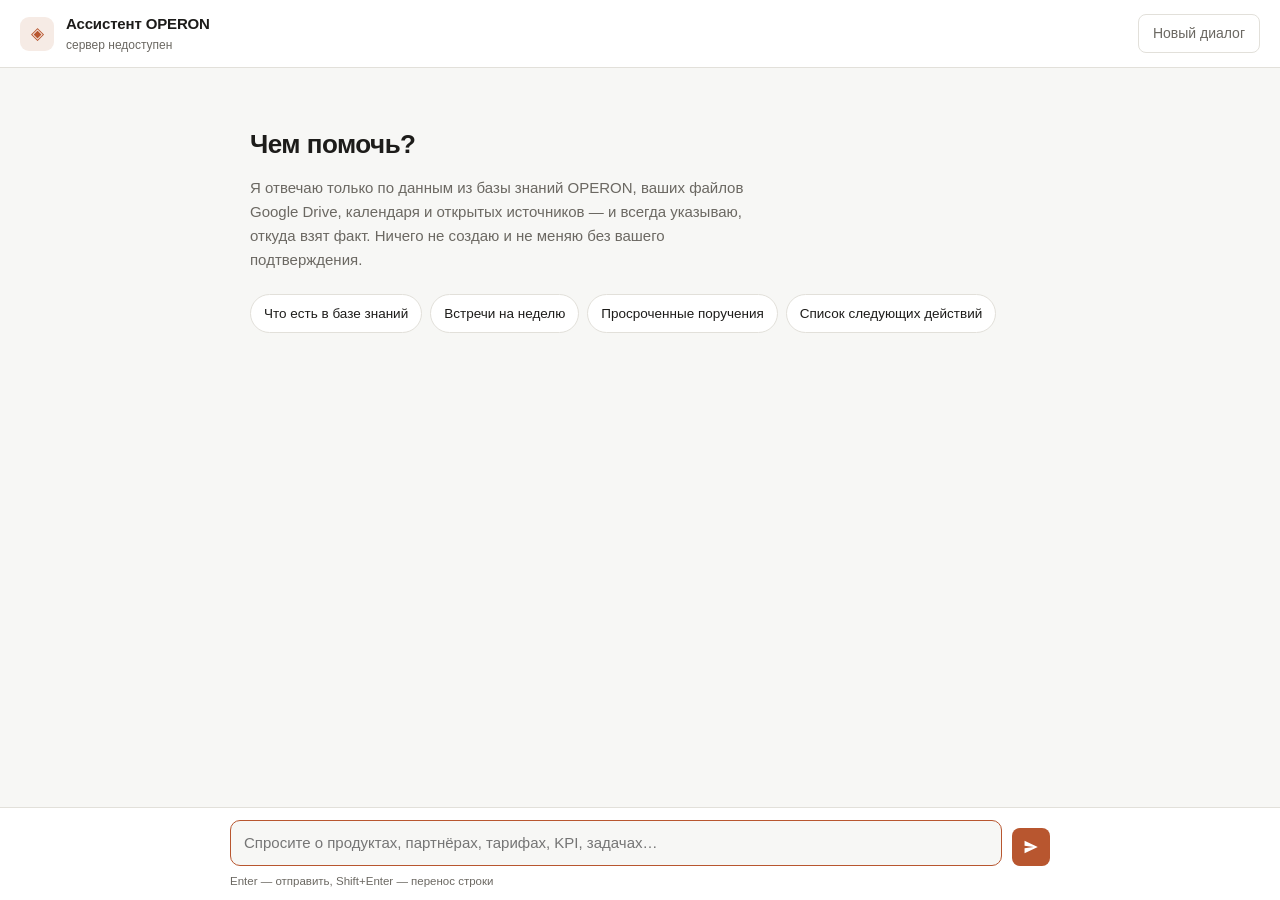
==== static/index.html @ a0274efe "Добавить делового ИИ-ассистента OPERON Чат-бот на Claude (Anthropic Messages API) для работы с внутр" ====
<!doctype html>
<html lang="ru">
<head>
<meta charset="utf-8">
<meta name="viewport" content="width=device-width, initial-scale=1">
<title>Ассистент OPERON</title>
<link rel="stylesheet" href="/static/styles.css">
<link rel="icon" href="data:image/svg+xml,<svg xmlns='http://www.w3.org/2000/svg' viewBox='0 0 100 100'><text y='.9em' font-size='90'>◈</text></svg>">
</head>
<body>
<div class="app">
  <header class="topbar">
    <div class="brand">
      <span class="mark">◈</span>
      <div>
        <div class="brand-name">Ассистент <span id="org-name">OPERON</span></div>
        <div class="brand-sub" id="model-line">подключение…</div>
      </div>
    </div>
    <div class="topbar-right">
      <div class="indicators" id="indicators"></div>
      <button id="new-chat" class="btn btn-ghost" type="button">Новый диалог</button>
    </div>
  </header>

  <main class="chat" id="chat">
    <section class="welcome" id="welcome">
      <h1>Чем помочь?</h1>
      <p class="welcome-sub">
        Я отвечаю только по данным из базы знаний OPERON, ваших файлов Google Drive,
        календаря и открытых источников — и всегда указываю, откуда взят факт.
        Ничего не создаю и не меняю без вашего подтверждения.
      </p>
      <div class="suggestions" id="suggestions">
        <button type="button" data-prompt="Что есть в базе знаний? Покажи состав по разделам.">Что есть в базе знаний</button>
        <button type="button" data-prompt="Покажи мои встречи и дедлайны на ближайшую неделю.">Встречи на неделю</button>
        <button type="button" data-prompt="Какие поручения просрочены и за кем они закреплены?">Просроченные поручения</button>
        <button type="button" data-prompt="Составь список следующих действий по открытым задачам с приоритетами.">Список следующих действий</button>
      </div>
    </section>
    <div id="messages"></div>
  </main>

  <footer class="composer">
    <div class="composer-inner">
      <textarea id="input" rows="1" placeholder="Спросите о продуктах, партнёрах, тарифах, KPI, задачах…" autocomplete="off"></textarea>
      <button id="send" class="btn btn-primary" type="button" aria-label="Отправить">
        <svg viewBox="0 0 24 24" width="18" height="18" aria-hidden="true"><path fill="currentColor" d="M3.4 20.4 21 12 3.4 3.6 3.4 10.2 15.6 12 3.4 13.8z"/></svg>
      </button>
    </div>
    <div class="composer-hint">Enter — отправить, Shift+Enter — перенос строки</div>
  </footer>
</div>

<script src="/static/app.js"></script>
</body>
</html>
---- static/styles.css ----
:root {
  --bg: #f7f7f5;
  --surface: #ffffff;
  --surface-2: #f1f0ed;
  --border: #e2e0da;
  --text: #1d1c1a;
  --text-dim: #6b6862;
  --accent: #b8562f;
  --accent-soft: #f6ebe5;
  --ok: #2f7a4f;
  --warn: #9a6b12;
  --danger: #a33028;
  --radius: 12px;
  --font: "Inter", -apple-system, BlinkMacSystemFont, "Segoe UI", Roboto, "Helvetica Neue", Arial, sans-serif;
  --mono: ui-monospace, "SF Mono", "Cascadia Code", Menlo, Consolas, monospace;
}

@media (prefers-color-scheme: dark) {
  :root {
    --bg: #191817;
    --surface: #201f1e;
    --surface-2: #282725;
    --border: #35332f;
    --text: #ecebe8;
    --text-dim: #9b968d;
    --accent: #e08055;
    --accent-soft: #33251f;
    --ok: #6fbb8c;
    --warn: #d9ab53;
    --danger: #e0796e;
  }
}

* { box-sizing: border-box; }

html, body {
  margin: 0;
  height: 100%;
  background: var(--bg);
  color: var(--text);
  font-family: var(--font);
  font-size: 15px;
  line-height: 1.6;
}

.app { display: flex; flex-direction: column; height: 100vh; height: 100dvh; }

/* --- шапка --- */
.topbar {
  display: flex; align-items: center; justify-content: space-between;
  gap: 16px; padding: 12px 20px;
  border-bottom: 1px solid var(--border);
  background: var(--surface);
  flex-shrink: 0;
}
.brand { display: flex; align-items: center; gap: 12px; min-width: 0; }
.mark {
  width: 34px; height: 34px; flex-shrink: 0;
  display: grid; place-items: center;
  background: var(--accent-soft); color: var(--accent);
  border-radius: 9px; font-size: 17px;
}
.brand-name { font-weight: 600; letter-spacing: -0.01em; }
.brand-sub { font-size: 12px; color: var(--text-dim); }
.topbar-right { display: flex; align-items: center; gap: 14px; }
.indicators { display: flex; gap: 8px; flex-wrap: wrap; justify-content: flex-end; }
.pill {
  display: inline-flex; align-items: center; gap: 6px;
  font-size: 12px; padding: 3px 9px; border-radius: 99px;
  background: var(--surface-2); color: var(--text-dim);
  border: 1px solid var(--border); white-space: nowrap;
}
.pill .dot { width: 6px; height: 6px; border-radius: 50%; background: var(--text-dim); }
.pill.ok .dot { background: var(--ok); }
.pill.off .dot { background: var(--warn); }

/* --- кнопки --- */
.btn {
  font: inherit; font-size: 14px; cursor: pointer;
  border-radius: 8px; border: 1px solid transparent;
  padding: 7px 14px; transition: background .15s, border-color .15s, opacity .15s;
}
.btn:disabled { opacity: .5; cursor: default; }
.btn-ghost { background: transparent; border-color: var(--border); color: var(--text-dim); }
.btn-ghost:hover:not(:disabled) { background: var(--surface-2); color: var(--text); }
.btn-primary {
  background: var(--accent); color: #fff;
  display: grid; place-items: center; width: 38px; height: 38px; padding: 0;
}
.btn-primary:hover:not(:disabled) { filter: brightness(1.06); }
.btn-approve { background: var(--ok); color: #fff; }
.btn-approve:hover:not(:disabled) { filter: brightness(1.08); }
.btn-reject { background: transparent; border-color: var(--border); color: var(--danger); }
.btn-reject:hover:not(:disabled) { background: var(--surface-2); }

/* --- чат --- */
.chat { flex: 1; overflow-y: auto; scroll-behavior: smooth; }
#messages { max-width: 820px; margin: 0 auto; padding: 24px 20px 8px; }

.welcome { max-width: 820px; margin: 0 auto; padding: 56px 20px 8px; }
.welcome h1 { font-size: 26px; margin: 0 0 10px; letter-spacing: -0.02em; }
.welcome-sub { color: var(--text-dim); margin: 0 0 22px; max-width: 62ch; }
.suggestions { display: flex; flex-wrap: wrap; gap: 8px; }
.suggestions button {
  font: inherit; font-size: 13.5px; cursor: pointer;
  background: var(--surface); border: 1px solid var(--border);
  color: var(--text); padding: 8px 13px; border-radius: 99px;
}
.suggestions button:hover { border-color: var(--accent); color: var(--accent); }
.welcome.hidden { display: none; }

.msg { margin-bottom: 26px; }
.msg-role { font-size: 12px; font-weight: 600; color: var(--text-dim); margin-bottom: 6px; letter-spacing: .02em; }
.msg.user .bubble {
  background: var(--surface); border: 1px solid var(--border);
  border-radius: var(--radius); padding: 12px 15px; white-space: pre-wrap; overflow-wrap: anywhere;
}
.msg.assistant .bubble { overflow-wrap: anywhere; }

/* --- разметка ответа --- */
.bubble > :first-child { margin-top: 0; }
.bubble > :last-child { margin-bottom: 0; }
.bubble h1, .bubble h2, .bubble h3 { line-height: 1.35; margin: 20px 0 8px; letter-spacing: -0.01em; }
.bubble h1 { font-size: 19px; } .bubble h2 { font-size: 17px; } .bubble h3 { font-size: 15.5px; }
.bubble p { margin: 0 0 11px; }
.bubble ul, .bubble ol { margin: 0 0 11px; padding-left: 22px; }
.bubble li { margin-bottom: 4px; }
.bubble code {
  font-family: var(--mono); font-size: .875em;
  background: var(--surface-2); padding: 1.5px 5px; border-radius: 5px;
}
.bubble pre {
  background: var(--surface-2); border: 1px solid var(--border);
  border-radius: 10px; padding: 12px 14px; overflow-x: auto; margin: 0 0 12px;
}
.bubble pre code { background: none; padding: 0; font-size: 13px; }
.bubble blockquote {
  margin: 0 0 12px; padding: 2px 0 2px 14px;
  border-left: 3px solid var(--border); color: var(--text-dim);
}
.bubble a { color: var(--accent); }
.bubble table {
  border-collapse: collapse; width: 100%; margin: 0 0 12px;
  font-size: 14px; display: block; overflow-x: auto;
}
.bubble th, .bubble td { border: 1px solid var(--border); padding: 7px 10px; text-align: left; vertical-align: top; }
.bubble th { background: var(--surface-2); font-weight: 600; }

/* --- активность инструментов --- */
.activity { display: flex; flex-direction: column; gap: 5px; margin: 0 0 12px; }
.chip {
  display: inline-flex; align-items: center; gap: 8px; align-self: flex-start;
  font-size: 12.5px; color: var(--text-dim);
  background: var(--surface); border: 1px solid var(--border);
  border-radius: 99px; padding: 4px 12px;
}
.chip.running .spark { animation: pulse 1.1s ease-in-out infinite; }
.chip .spark { width: 7px; height: 7px; border-radius: 50%; background: var(--accent); flex-shrink: 0; }
.chip.done .spark { background: var(--ok); }
.chip.fail .spark { background: var(--danger); }
.chip.declined .spark { background: var(--warn); }
@keyframes pulse { 0%, 100% { opacity: .3; } 50% { opacity: 1; } }

.cursor {
  display: inline-block; width: 7px; height: 15px; vertical-align: -2px;
  background: var(--accent); animation: blink .95s step-end infinite; margin-left: 2px;
}
@keyframes blink { 0%, 100% { opacity: 1; } 50% { opacity: 0; } }

/* --- подтверждения --- */
.confirm {
  border: 1px solid var(--accent); background: var(--accent-soft);
  border-radius: var(--radius); padding: 15px 17px; margin: 4px 0 14px;
}
.confirm-head { display: flex; align-items: center; gap: 9px; margin-bottom: 4px; }
.confirm-title { font-weight: 600; }
.confirm-badge {
  font-size: 11px; text-transform: uppercase; letter-spacing: .05em;
  color: var(--accent); border: 1px solid var(--accent);
  border-radius: 4px; padding: 1px 6px;
}
.confirm-summary { color: var(--text); margin-bottom: 12px; }
.confirm-details { border-top: 1px solid var(--border); padding-top: 10px; margin-bottom: 12px; }
.confirm-row { display: grid; grid-template-columns: minmax(110px, 190px) 1fr; gap: 10px; padding: 3px 0; font-size: 14px; }
.confirm-key { color: var(--text-dim); }
.confirm-val { white-space: pre-wrap; overflow-wrap: anywhere; }
.confirm-actions { display: flex; gap: 9px; align-items: center; flex-wrap: wrap; }
.confirm-comment {
  font: inherit; font-size: 13.5px; flex: 1; min-width: 190px;
  padding: 7px 11px; border-radius: 8px;
  border: 1px solid var(--border); background: var(--surface); color: var(--text);
}
.confirm.resolved { border-color: var(--border); background: var(--surface); }
.confirm-verdict { font-size: 13.5px; font-weight: 600; }
.confirm-verdict.approved { color: var(--ok); }
.confirm-verdict.rejected { color: var(--danger); }

/* --- системные сообщения --- */
.notice {
  border-radius: 10px; padding: 11px 14px; margin: 0 0 14px; font-size: 14px;
  border: 1px solid var(--border); background: var(--surface);
}
.notice.error { border-color: var(--danger); color: var(--danger); }
.notice.warn { border-color: var(--warn); color: var(--warn); }

/* --- поле ввода --- */
.composer { border-top: 1px solid var(--border); background: var(--surface); padding: 12px 20px 10px; flex-shrink: 0; }
.composer-inner { max-width: 820px; margin: 0 auto; display: flex; gap: 10px; align-items: flex-end; }
#input {
  flex: 1; font: inherit; resize: none; max-height: 190px;
  padding: 10px 13px; border-radius: 10px;
  border: 1px solid var(--border); background: var(--bg); color: var(--text);
}
#input:focus { outline: none; border-color: var(--accent); }
#input:disabled { opacity: .6; }
.composer-hint { max-width: 820px; margin: 6px auto 0; font-size: 11.5px; color: var(--text-dim); }

@media (max-width: 640px) {
  .topbar { flex-wrap: wrap; }
  .indicators { display: none; }
  .welcome { padding-top: 32px; }
  .confirm-row { grid-template-columns: 1fr; gap: 0; }
}
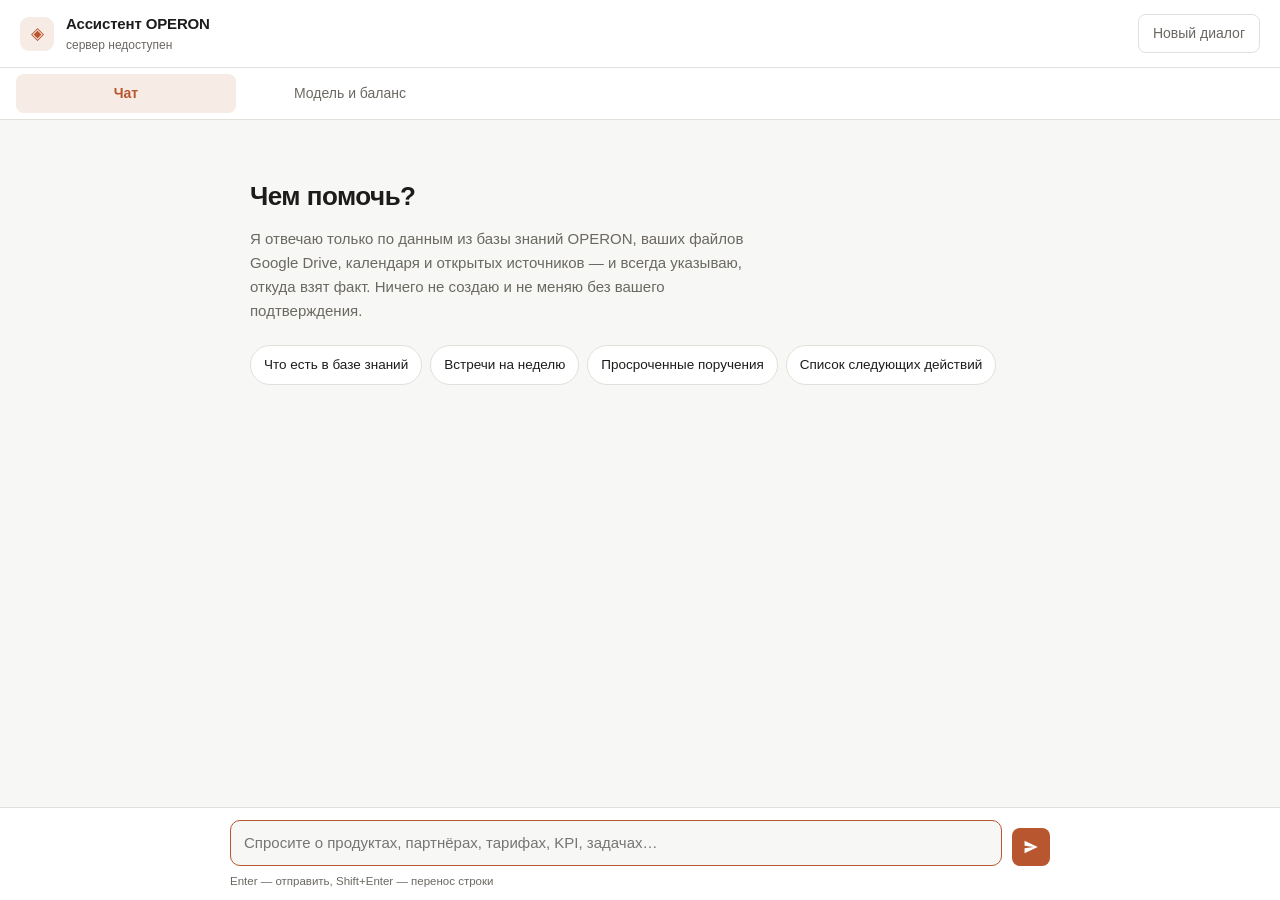
==== commit 57ac2568: "Mini App в Telegram: чат, выбор модели RouterAI, баланс и стоимость - вкладка «Модель и баланс»: бал" ====
--- a/static/index.html
+++ b/static/index.html
@@ -5,6 +5,7 @@
 <meta name="viewport" content="width=device-width, initial-scale=1">
 <title>Ассистент OPERON</title>
 <link rel="stylesheet" href="/static/styles.css">
+<!--telegram-web-app-->
 <link rel="icon" href="data:image/svg+xml,<svg xmlns='http://www.w3.org/2000/svg' viewBox='0 0 100 100'><text y='.9em' font-size='90'>◈</text></svg>">
 </head>
 <body>
@@ -23,7 +24,43 @@
     </div>
   </header>
 
-  <main class="chat" id="chat">
+  <nav class="tabs" id="tabs" role="tablist">
+    <button type="button" role="tab" class="tab active" data-view="chat" aria-selected="true">Чат</button>
+    <button type="button" role="tab" class="tab" data-view="settings" aria-selected="false">Модель и баланс</button>
+  </nav>
+
+  <section class="settings hidden" id="settings" aria-live="polite">
+    <div class="settings-inner">
+      <div class="card" id="balance-card">
+        <div class="card-title">Баланс RouterAI</div>
+        <div class="balance" id="balance-value">—</div>
+        <dl class="facts" id="balance-facts"></dl>
+        <div class="card-note" id="balance-note"></div>
+      </div>
+
+      <div class="card" id="current-card">
+        <div class="card-title">Модель сейчас</div>
+        <div class="current-name" id="current-name">—</div>
+        <div class="current-id" id="current-id"></div>
+        <dl class="facts" id="current-facts"></dl>
+      </div>
+
+      <div class="card">
+        <div class="card-title">Выбрать модель</div>
+        <div class="model-tools">
+          <input id="model-search" type="search" placeholder="Поиск: claude, gpt, gemini…" autocomplete="off">
+          <select id="model-sort" aria-label="Сортировка">
+            <option value="name">по названию</option>
+            <option value="price">сначала дешёвые</option>
+          </select>
+        </div>
+        <div class="card-note">Цена — за 1 млн токенов: вход / выход. Показаны модели, которые умеют вызывать инструменты: без этого ассистент не может искать в базе знаний и календаре.</div>
+        <ul class="model-list" id="model-list"></ul>
+      </div>
+    </div>
+  </section>
+
+  <main class="chat view-chat" id="chat">
     <section class="welcome" id="welcome">
       <h1>Чем помочь?</h1>
       <p class="welcome-sub">
@@ -41,7 +78,7 @@
     <div id="messages"></div>
   </main>
 
-  <footer class="composer">
+  <footer class="composer view-chat">
     <div class="composer-inner">
       <textarea id="input" rows="1" placeholder="Спросите о продуктах, партнёрах, тарифах, KPI, задачах…" autocomplete="off"></textarea>
       <button id="send" class="btn btn-primary" type="button" aria-label="Отправить">
--- a/static/styles.css
+++ b/static/styles.css
@@ -31,6 +31,34 @@
   }
 }
 
+/* Тема Telegram задаётся явно: webview не всегда сообщает prefers-color-scheme. */
+:root[data-theme="dark"] {
+  --bg: #191817;
+  --surface: #201f1e;
+  --surface-2: #282725;
+  --border: #35332f;
+  --text: #ecebe8;
+  --text-dim: #9b968d;
+  --accent: #e08055;
+  --accent-soft: #33251f;
+  --ok: #6fbb8c;
+  --warn: #d9ab53;
+  --danger: #e0796e;
+}
+:root[data-theme="light"] {
+  --bg: #f7f7f5;
+  --surface: #ffffff;
+  --surface-2: #f1f0ed;
+  --border: #e2e0da;
+  --text: #1d1c1a;
+  --text-dim: #6b6862;
+  --accent: #b8562f;
+  --accent-soft: #f6ebe5;
+  --ok: #2f7a4f;
+  --warn: #9a6b12;
+  --danger: #a33028;
+}
+
 * { box-sizing: border-box; }
 
 html, body {
@@ -194,6 +222,7 @@
 .confirm-verdict { font-size: 13.5px; font-weight: 600; }
 .confirm-verdict.approved { color: var(--ok); }
 .confirm-verdict.rejected { color: var(--danger); }
+.confirm-deadline { margin: 6px 2px 0; font-size: 12.5px; color: var(--text-dim); }
 
 /* --- системные сообщения --- */
 .notice {
@@ -221,3 +250,56 @@
   .welcome { padding-top: 32px; }
   .confirm-row { grid-template-columns: 1fr; gap: 0; }
 }
+
+/* --- вкладки: чат / модель и баланс --- */
+.tabs {
+  display: flex; gap: 4px; padding: 6px 16px;
+  background: var(--surface); border-bottom: 1px solid var(--border);
+  flex-shrink: 0;
+}
+.tab {
+  font: inherit; font-size: 14px; cursor: pointer;
+  flex: 1; max-width: 220px; padding: 7px 12px;
+  border: 1px solid transparent; border-radius: 8px;
+  background: transparent; color: var(--text-dim);
+}
+.tab.active { background: var(--accent-soft); color: var(--accent); font-weight: 600; }
+
+.settings { flex: 1; overflow-y: auto; padding: 16px; }
+.settings-inner { max-width: 760px; margin: 0 auto; display: grid; grid-template-columns: minmax(0, 1fr); gap: 14px; }
+.card {
+  background: var(--surface); border: 1px solid var(--border);
+  border-radius: var(--radius); padding: 16px;
+}
+.card-title { font-size: 13px; color: var(--text-dim); margin-bottom: 6px; }
+.card-note { font-size: 12px; color: var(--text-dim); margin-top: 8px; }
+.card-note.error { color: var(--danger); }
+.balance { font-size: 28px; font-weight: 600; letter-spacing: -0.02em; font-variant-numeric: tabular-nums; }
+.current-name { font-size: 17px; font-weight: 600; }
+.current-id { font-family: var(--mono); font-size: 12px; color: var(--text-dim); word-break: break-all; }
+.facts { display: grid; grid-template-columns: auto 1fr; gap: 4px 14px; margin: 10px 0 0; font-size: 14px; }
+.facts dt { color: var(--text-dim); }
+.facts dd { margin: 0; font-variant-numeric: tabular-nums; }
+
+.model-tools { display: flex; gap: 8px; margin: 4px 0; }
+.model-tools input, .model-tools select {
+  font: inherit; font-size: 14px; color: var(--text);
+  background: var(--surface-2); border: 1px solid var(--border);
+  border-radius: 8px; padding: 7px 10px; min-width: 0;
+}
+.model-tools input { flex: 1 1 auto; width: 0; }
+.model-tools select { flex: 0 1 auto; max-width: 48%; }
+.model-list { list-style: none; margin: 10px 0 0; padding: 0; display: grid; gap: 6px; }
+.model-item {
+  display: grid; grid-template-columns: 1fr auto; gap: 2px 12px; align-items: center;
+  padding: 10px 12px; border: 1px solid var(--border); border-radius: 10px;
+  cursor: pointer; background: var(--surface);
+}
+.model-item:hover { background: var(--surface-2); }
+.model-item.selected { border-color: var(--accent); background: var(--accent-soft); }
+.model-item .m-name { font-weight: 500; min-width: 0; overflow-wrap: anywhere; }
+.model-item .m-id { grid-column: 1; font-family: var(--mono); font-size: 11px; color: var(--text-dim); overflow-wrap: anywhere; }
+.model-item .m-price { grid-row: 1 / span 2; grid-column: 2; text-align: right; font-size: 13px; font-variant-numeric: tabular-nums; white-space: nowrap; }
+.model-item .m-flag { font-size: 11px; color: var(--warn); }
+
+.hidden { display: none !important; }
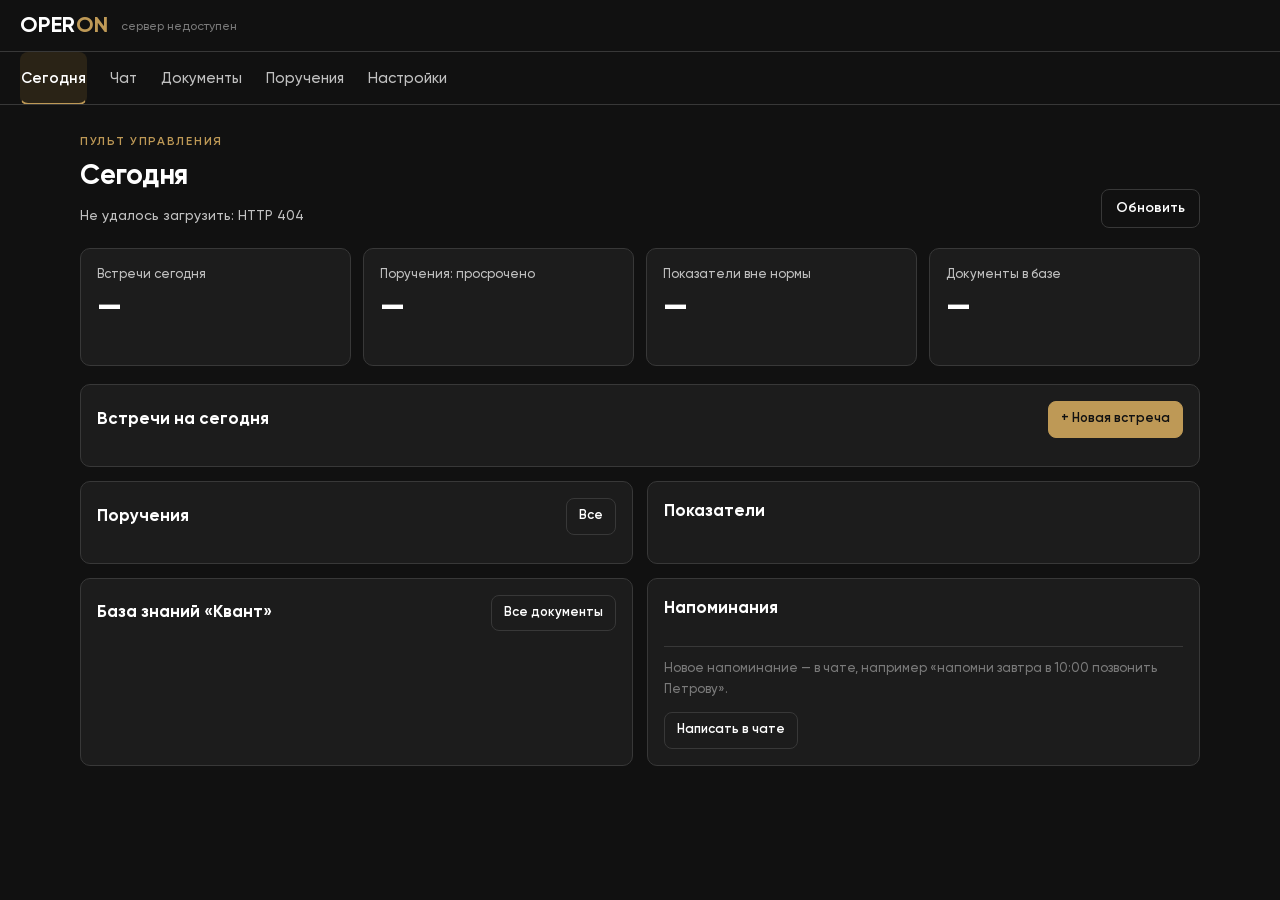
==== commit 388c69cd: "Mini App: пульт «Сегодня» в стиле админки, выбор модели только DeepSeek / GPT / Claude Новый интерфе" ====
--- a/static/index.html
+++ b/static/index.html
@@ -2,69 +2,159 @@
 <html lang="ru">
 <head>
 <meta charset="utf-8">
-<meta name="viewport" content="width=device-width, initial-scale=1">
+<meta name="viewport" content="width=device-width, initial-scale=1, viewport-fit=cover">
 <title>Ассистент OPERON</title>
 <link rel="stylesheet" href="/static/styles.css">
 <!--telegram-web-app-->
-<link rel="icon" href="data:image/svg+xml,<svg xmlns='http://www.w3.org/2000/svg' viewBox='0 0 100 100'><text y='.9em' font-size='90'>◈</text></svg>">
+<link rel="icon" href="data:image/svg+xml,<svg xmlns='http://www.w3.org/2000/svg' viewBox='0 0 100 100'><rect width='100' height='100' rx='18' fill='%23111'/><text x='50' y='66' font-family='Arial' font-weight='700' font-size='40' text-anchor='middle' fill='%23fff'>OP<tspan fill='%23BE9956'>ON</tspan></text></svg>">
 </head>
 <body>
 <div class="app">
   <header class="topbar">
     <div class="brand">
-      <span class="mark">◈</span>
-      <div>
-        <div class="brand-name">Ассистент <span id="org-name">OPERON</span></div>
-        <div class="brand-sub" id="model-line">подключение…</div>
-      </div>
+      <div class="logo">OPER<span>ON</span></div>
+      <div class="brand-sub" id="model-line">подключение…</div>
     </div>
     <div class="topbar-right">
       <div class="indicators" id="indicators"></div>
-      <button id="new-chat" class="btn btn-ghost" type="button">Новый диалог</button>
     </div>
   </header>
 
   <nav class="tabs" id="tabs" role="tablist">
-    <button type="button" role="tab" class="tab active" data-view="chat" aria-selected="true">Чат</button>
-    <button type="button" role="tab" class="tab" data-view="settings" aria-selected="false">Модель и баланс</button>
+    <button type="button" role="tab" class="tab active" data-view="today" aria-selected="true">Сегодня</button>
+    <button type="button" role="tab" class="tab" data-view="chat" aria-selected="false">Чат</button>
+    <button type="button" role="tab" class="tab" data-view="docs" aria-selected="false">Документы</button>
+    <button type="button" role="tab" class="tab" data-view="tasks" aria-selected="false">Поручения</button>
+    <button type="button" role="tab" class="tab" data-view="settings" aria-selected="false">Настройки</button>
   </nav>
 
-  <section class="settings hidden" id="settings" aria-live="polite">
-    <div class="settings-inner">
-      <div class="card" id="balance-card">
-        <div class="card-title">Баланс RouterAI</div>
-        <div class="balance" id="balance-value">—</div>
-        <dl class="facts" id="balance-facts"></dl>
-        <div class="card-note" id="balance-note"></div>
-      </div>
-
-      <div class="card" id="current-card">
-        <div class="card-title">Модель сейчас</div>
-        <div class="current-name" id="current-name">—</div>
-        <div class="current-id" id="current-id"></div>
-        <dl class="facts" id="current-facts"></dl>
-      </div>
-
-      <div class="card">
-        <div class="card-title">Выбрать модель</div>
-        <div class="model-tools">
-          <input id="model-search" type="search" placeholder="Поиск: claude, gpt, gemini…" autocomplete="off">
-          <select id="model-sort" aria-label="Сортировка">
-            <option value="name">по названию</option>
-            <option value="price">сначала дешёвые</option>
-          </select>
-        </div>
-        <div class="card-note">Цена — за 1 млн токенов: вход / выход. Показаны модели, которые умеют вызывать инструменты: без этого ассистент не может искать в базе знаний и календаре.</div>
-        <ul class="model-list" id="model-list"></ul>
-      </div>
-    </div>
-  </section>
-
-  <main class="chat view-chat" id="chat">
+  <!-- ====================== СЕГОДНЯ: пульт ====================== -->
+  <section class="page" id="view-today">
+    <div class="page-inner">
+      <div class="page-head">
+        <div>
+          <div class="eyebrow">Пульт управления</div>
+          <h1 id="today-title">Сегодня</h1>
+          <p class="page-sub" id="today-sub">Загружаю данные…</p>
+        </div>
+        <button type="button" class="btn btn-ghost" id="refresh-today">Обновить</button>
+      </div>
+
+      <div class="banner hidden" id="google-banner">
+        <div>
+          <strong>Календарь и Диск не подключены.</strong>
+          <span id="google-banner-text"></span>
+        </div>
+        <button type="button" class="btn btn-gold btn-small" id="google-help">Как подключить</button>
+      </div>
+
+      <div class="stats">
+        <button type="button" class="stat" data-go="today-meetings">
+          <span class="stat-label">Встречи сегодня</span>
+          <span class="stat-value" id="st-meetings">—</span>
+          <span class="stat-hint" id="st-meetings-hint"></span>
+        </button>
+        <button type="button" class="stat" data-go="tasks">
+          <span class="stat-label">Поручения: просрочено</span>
+          <span class="stat-value" id="st-overdue">—</span>
+          <span class="stat-hint" id="st-tasks-hint"></span>
+        </button>
+        <button type="button" class="stat" data-go="today-kpi">
+          <span class="stat-label">Показатели вне нормы</span>
+          <span class="stat-value" id="st-kpi">—</span>
+          <span class="stat-hint" id="st-kpi-hint"></span>
+        </button>
+        <button type="button" class="stat" data-go="docs">
+          <span class="stat-label">Документы в базе</span>
+          <span class="stat-value" id="st-docs">—</span>
+          <span class="stat-hint" id="st-docs-hint"></span>
+        </button>
+      </div>
+
+      <div class="grid">
+        <section class="panel" id="today-meetings">
+          <div class="panel-head">
+            <h2>Встречи на сегодня</h2>
+            <button type="button" class="btn btn-gold btn-small" id="new-meeting-toggle">+ Новая встреча</button>
+          </div>
+          <form class="form hidden" id="meeting-form" autocomplete="off">
+            <label class="field wide">Название
+              <input name="title" required maxlength="200" placeholder="Например: Созвон с Петровым">
+            </label>
+            <label class="field">Дата
+              <input name="date" type="date" required>
+            </label>
+            <label class="field">Время
+              <input name="time" type="time" required>
+            </label>
+            <label class="field">Длительность
+              <select name="duration">
+                <option value="30">30 минут</option>
+                <option value="60" selected>1 час</option>
+                <option value="90">1,5 часа</option>
+                <option value="120">2 часа</option>
+              </select>
+            </label>
+            <label class="field">Место или ссылка
+              <input name="place" maxlength="200" placeholder="необязательно">
+            </label>
+            <label class="field wide">Участники (почты через запятую)
+              <input name="guests" maxlength="500" placeholder="необязательно">
+            </label>
+            <div class="form-actions wide">
+              <button type="button" class="btn btn-ghost btn-small" id="meeting-cancel">Отмена</button>
+              <button type="submit" class="btn btn-gold btn-small">Дальше в чат →</button>
+            </div>
+            <p class="card-note wide">Встреча создаётся только после вашего подтверждения: ассистент покажет карточку с проверкой.</p>
+          </form>
+          <div class="list" id="meetings-list"></div>
+        </section>
+
+        <section class="panel">
+          <div class="panel-head">
+            <h2>Поручения</h2>
+            <button type="button" class="btn btn-ghost btn-small" data-go="tasks">Все</button>
+          </div>
+          <div class="list" id="today-tasks"></div>
+        </section>
+
+        <section class="panel" id="today-kpi">
+          <div class="panel-head">
+            <h2>Показатели</h2>
+          </div>
+          <div class="list" id="kpi-list"></div>
+        </section>
+
+        <section class="panel">
+          <div class="panel-head">
+            <h2>База знаний «Квант»</h2>
+            <button type="button" class="btn btn-ghost btn-small" data-go="docs">Все документы</button>
+          </div>
+          <div id="knowledge-box"></div>
+        </section>
+
+        <section class="panel">
+          <div class="panel-head">
+            <h2>Напоминания</h2>
+          </div>
+          <div class="list" id="reminders-list"></div>
+          <div class="panel-foot">
+            <span>Новое напоминание — в чате, например «напомни завтра в 10:00 позвонить Петрову».</span>
+            <button type="button" class="btn btn-ghost btn-small" data-ask="Напомни мне " >Написать в чате</button>
+          </div>
+        </section>
+      </div>
+
+      <p class="errors hidden" id="today-errors"></p>
+    </div>
+  </section>
+
+  <!-- ====================== ЧАТ ====================== -->
+  <main class="chat hidden" id="chat">
     <section class="welcome" id="welcome">
       <h1>Чем помочь?</h1>
       <p class="welcome-sub">
-        Я отвечаю только по данным из базы знаний OPERON, ваших файлов Google Drive,
+        Я отвечаю только по данным из базы знаний «Квант», ваших файлов Google Drive,
         календаря и открытых источников — и всегда указываю, откуда взят факт.
         Ничего не создаю и не меняю без вашего подтверждения.
       </p>
@@ -78,15 +168,108 @@
     <div id="messages"></div>
   </main>
 
-  <footer class="composer view-chat">
+  <footer class="composer hidden" id="composer">
     <div class="composer-inner">
       <textarea id="input" rows="1" placeholder="Спросите о продуктах, партнёрах, тарифах, KPI, задачах…" autocomplete="off"></textarea>
       <button id="send" class="btn btn-primary" type="button" aria-label="Отправить">
         <svg viewBox="0 0 24 24" width="18" height="18" aria-hidden="true"><path fill="currentColor" d="M3.4 20.4 21 12 3.4 3.6 3.4 10.2 15.6 12 3.4 13.8z"/></svg>
       </button>
     </div>
-    <div class="composer-hint">Enter — отправить, Shift+Enter — перенос строки</div>
+    <div class="composer-hint">Enter — отправить, Shift+Enter — перенос строки · <button type="button" class="linkish" id="new-chat">новый диалог</button></div>
   </footer>
+
+  <!-- ====================== ДОКУМЕНТЫ ====================== -->
+  <section class="page hidden" id="view-docs">
+    <div class="page-inner">
+      <div class="page-head">
+        <div>
+          <div class="eyebrow">База знаний</div>
+          <h1>Документы</h1>
+          <p class="page-sub" id="docs-sub">Загружаю список…</p>
+        </div>
+      </div>
+      <div class="toolbar">
+        <input id="docs-search" type="search" placeholder="Поиск по названию" autocomplete="off">
+      </div>
+      <div class="list" id="docs-list"></div>
+    </div>
+  </section>
+
+  <!-- ====================== ПОРУЧЕНИЯ ====================== -->
+  <section class="page hidden" id="view-tasks">
+    <div class="page-inner">
+      <div class="page-head">
+        <div>
+          <div class="eyebrow">Реестр</div>
+          <h1>Поручения</h1>
+          <p class="page-sub" id="tasks-sub">Загружаю список…</p>
+        </div>
+        <button type="button" class="btn btn-gold btn-small" id="new-task">+ Новое поручение</button>
+      </div>
+      <div class="chips" id="task-filters" role="group" aria-label="Фильтр">
+        <button type="button" class="chip-btn active" data-filter="all">Все открытые</button>
+        <button type="button" class="chip-btn" data-filter="overdue">Просроченные</button>
+        <button type="button" class="chip-btn" data-filter="today">Сегодня</button>
+        <button type="button" class="chip-btn" data-filter="week">На неделе</button>
+        <button type="button" class="chip-btn" data-filter="nodate">Без срока</button>
+      </div>
+      <div class="list" id="tasks-list"></div>
+    </div>
+  </section>
+
+  <!-- ====================== НАСТРОЙКИ ====================== -->
+  <section class="page hidden" id="settings" aria-live="polite">
+    <div class="page-inner">
+      <div class="page-head">
+        <div>
+          <div class="eyebrow">Параметры</div>
+          <h1>Настройки</h1>
+          <p class="page-sub">Модель, расходы и подключения. Смена модели действует и в чате бота.</p>
+        </div>
+      </div>
+
+      <div class="grid">
+        <div class="panel" id="google-card">
+          <div class="panel-head"><h2>Google</h2></div>
+          <div id="google-state"></div>
+        </div>
+
+        <div class="panel" id="knowledge-card">
+          <div class="panel-head"><h2>База «Квант»</h2></div>
+          <div id="quant-state"></div>
+        </div>
+
+        <div class="card" id="balance-card">
+          <div class="panel-head"><h2>Баланс RouterAI</h2></div>
+          <div class="balance" id="balance-value">—</div>
+          <dl class="facts" id="balance-facts"></dl>
+          <div class="card-note" id="balance-note"></div>
+        </div>
+
+        <div class="card" id="current-card">
+          <div class="panel-head"><h2>Модель сейчас</h2></div>
+          <div class="current-name" id="current-name">—</div>
+          <div class="current-id" id="current-id"></div>
+          <dl class="facts" id="current-facts"></dl>
+        </div>
+      </div>
+
+      <div class="panel">
+        <div class="panel-head">
+          <h2>Выбрать модель</h2>
+        </div>
+        <div class="model-tools">
+          <input id="model-search" type="search" placeholder="Поиск по названию" autocomplete="off">
+          <select id="model-sort" aria-label="Сортировка">
+            <option value="name">по названию</option>
+            <option value="price">сначала дешёвые</option>
+          </select>
+        </div>
+        <div class="card-note">Показаны модели DeepSeek, GPT и Claude, которые умеют вызывать инструменты. Цена — за 1 млн токенов: вход / выход.</div>
+        <div id="model-groups"></div>
+      </div>
+    </div>
+  </section>
 </div>
 
 <script src="/static/app.js"></script>
--- a/static/styles.css
+++ b/static/styles.css
@@ -1,65 +1,31 @@
+/* Оформление — как в админке OPERON: чёрный фон, золотой акцент, Gilroy. */
+@font-face { font-family: "Gilroy"; src: url("/static/fonts/Gilroy-Regular.ttf") format("truetype"); font-weight: 400; font-display: swap; }
+@font-face { font-family: "Gilroy"; src: url("/static/fonts/Gilroy-Medium.ttf") format("truetype"); font-weight: 500; font-display: swap; }
+@font-face { font-family: "Gilroy"; src: url("/static/fonts/Gilroy-Semibold.ttf") format("truetype"); font-weight: 600; font-display: swap; }
+@font-face { font-family: "Gilroy"; src: url("/static/fonts/Gilroy-Bold.ttf") format("truetype"); font-weight: 700; font-display: swap; }
+
 :root {
-  --bg: #f7f7f5;
-  --surface: #ffffff;
-  --surface-2: #f1f0ed;
-  --border: #e2e0da;
-  --text: #1d1c1a;
-  --text-dim: #6b6862;
-  --accent: #b8562f;
-  --accent-soft: #f6ebe5;
-  --ok: #2f7a4f;
-  --warn: #9a6b12;
-  --danger: #a33028;
-  --radius: 12px;
-  --font: "Inter", -apple-system, BlinkMacSystemFont, "Segoe UI", Roboto, "Helvetica Neue", Arial, sans-serif;
-  --mono: ui-monospace, "SF Mono", "Cascadia Code", Menlo, Consolas, monospace;
-}
-
-@media (prefers-color-scheme: dark) {
-  :root {
-    --bg: #191817;
-    --surface: #201f1e;
-    --surface-2: #282725;
-    --border: #35332f;
-    --text: #ecebe8;
-    --text-dim: #9b968d;
-    --accent: #e08055;
-    --accent-soft: #33251f;
-    --ok: #6fbb8c;
-    --warn: #d9ab53;
-    --danger: #e0796e;
-  }
-}
-
-/* Тема Telegram задаётся явно: webview не всегда сообщает prefers-color-scheme. */
-:root[data-theme="dark"] {
-  --bg: #191817;
-  --surface: #201f1e;
-  --surface-2: #282725;
-  --border: #35332f;
-  --text: #ecebe8;
-  --text-dim: #9b968d;
-  --accent: #e08055;
-  --accent-soft: #33251f;
-  --ok: #6fbb8c;
-  --warn: #d9ab53;
-  --danger: #e0796e;
-}
-:root[data-theme="light"] {
-  --bg: #f7f7f5;
-  --surface: #ffffff;
-  --surface-2: #f1f0ed;
-  --border: #e2e0da;
-  --text: #1d1c1a;
-  --text-dim: #6b6862;
-  --accent: #b8562f;
-  --accent-soft: #f6ebe5;
-  --ok: #2f7a4f;
-  --warn: #9a6b12;
-  --danger: #a33028;
-}
-
-* { box-sizing: border-box; }
+  --bg: #111111;
+  --surface: #1c1c1c;
+  --surface-2: #282828;
+  --border: #383838;
+  --text: #ffffff;
+  --text-dim: #c1c1c1;
+  --text-mute: #7a7a7a;
+  --accent: #be9956;
+  --accent-hi: #ddb364;
+  --accent-soft: #2a2316;
+  --ok: #35bf65;
+  --warn: #ddb364;
+  --danger: #c41f1f;
+  --danger-text: #f87171;
+  --radius: 10px;
+  --font: "Gilroy", -apple-system, BlinkMacSystemFont, "Segoe UI", Roboto, "Helvetica Neue", Arial, sans-serif;
+  --mono: ui-monospace, "SF Mono", Menlo, Consolas, monospace;
+  color-scheme: dark;
+}
+
+.hidden { display: none !important; }
 
 html, body {
   margin: 0;
@@ -303,3 +269,179 @@
 .model-item .m-flag { font-size: 11px; color: var(--warn); }
 
 .hidden { display: none !important; }
+
+/* --- готовый документ в ответе --- */
+.attachment {
+  display: inline-block; margin-top: 8px; padding: 8px 12px;
+  border: 1px solid var(--border); border-radius: 10px;
+  background: var(--surface); color: var(--accent); text-decoration: none; font-weight: 500;
+}
+.attachment:hover { background: var(--accent-soft); }
+
+/* ================= Пульт и разделы (стиль админки) ================= */
+
+html, body { font-weight: 500; }
+.app { height: 100vh; height: 100dvh; }
+
+.topbar { background: var(--bg); border-bottom: 1px solid var(--border); padding: 14px 20px; }
+.logo { font-size: 22px; font-weight: 700; letter-spacing: .02em; color: var(--text); line-height: 1; }
+.logo span { color: var(--accent); }
+.brand-sub { margin-top: 4px; font-size: 12px; color: var(--text-mute); }
+.indicators { display: flex; gap: 8px; flex-wrap: wrap; justify-content: flex-end; }
+.pill { background: var(--surface); border: 1px solid var(--border); color: var(--text-dim); }
+
+.tabs {
+  display: flex; gap: 14px; overflow-x: auto; background: var(--bg);
+  border-bottom: 1px solid var(--border); padding: 0 12px; scrollbar-width: none;
+}
+.tabs::-webkit-scrollbar { display: none; }
+.tab {
+  flex: 0 0 auto; padding: 14px 0 12px; font-size: 14px; font-weight: 500;
+  color: var(--text-dim); border-bottom: 2px solid transparent; margin-bottom: -1px;
+}
+.tab:hover { color: var(--text); }
+.tab.active { color: var(--text); border-bottom-color: var(--accent); }
+
+.page { flex: 1; overflow-y: auto; -webkit-overflow-scrolling: touch; }
+.page-inner { max-width: 1120px; margin: 0 auto; padding: 24px 16px 40px; }
+.page-head { display: flex; justify-content: space-between; align-items: flex-end; gap: 16px; margin-bottom: 20px; flex-wrap: wrap; }
+.page-head h1 { margin: 2px 0 6px; font-size: 28px; font-weight: 700; letter-spacing: -.01em; }
+.page-sub { margin: 0; color: var(--text-dim); font-size: 14px; }
+.eyebrow { font-size: 12px; font-weight: 600; letter-spacing: .14em; text-transform: uppercase; color: var(--accent); }
+
+.btn { font-family: var(--font); font-weight: 600; border-radius: 8px; }
+.btn-small { padding: 7px 12px; font-size: 13px; }
+.btn-gold { background: var(--accent); color: #111; border: 1px solid var(--accent); }
+.btn-gold:hover:not(:disabled) { background: var(--accent-hi); border-color: var(--accent-hi); }
+.btn-primary { background: var(--accent); color: #111; border-color: var(--accent); }
+.btn-primary:hover:not(:disabled) { background: var(--accent-hi); }
+.btn-ghost { background: transparent; color: var(--text); border: 1px solid var(--border); }
+.btn-ghost:hover:not(:disabled) { background: var(--surface-2); }
+.linkish { background: none; border: 0; padding: 0; color: var(--accent); font: inherit; cursor: pointer; text-decoration: underline; }
+
+.banner {
+  display: flex; justify-content: space-between; align-items: center; gap: 14px; flex-wrap: wrap;
+  background: var(--accent-soft); border: 1px solid var(--accent); border-radius: var(--radius);
+  padding: 14px 16px; margin-bottom: 18px; color: var(--text);
+}
+.banner strong { display: block; margin-bottom: 2px; }
+.banner span { color: var(--text-dim); font-size: 14px; }
+
+.stats { display: grid; grid-template-columns: repeat(2, 1fr); gap: 12px; margin-bottom: 18px; }
+.stat {
+  display: flex; flex-direction: column; gap: 6px; text-align: left; cursor: pointer;
+  background: var(--surface); border: 1px solid var(--border); border-radius: var(--radius);
+  padding: 16px; color: var(--text); font: inherit;
+}
+.stat:hover { border-color: var(--accent); }
+.stat-label { font-size: 13px; color: var(--text-dim); }
+.stat-value { font-size: 30px; font-weight: 700; line-height: 1.05; font-variant-numeric: tabular-nums; }
+.stat-hint { font-size: 12px; color: var(--text-mute); min-height: 16px; }
+
+.grid { display: grid; grid-template-columns: 1fr; gap: 14px; }
+.panel {
+  background: var(--surface); border: 1px solid var(--border); border-radius: var(--radius);
+  padding: 16px; min-width: 0;
+}
+.panel-head { display: flex; justify-content: space-between; align-items: center; gap: 10px; margin-bottom: 12px; flex-wrap: wrap; }
+.panel-head h2 { margin: 0; font-size: 17px; font-weight: 700; }
+.panel-foot { display: flex; justify-content: space-between; align-items: center; gap: 12px; flex-wrap: wrap; margin-top: 12px; padding-top: 12px; border-top: 1px solid var(--border); color: var(--text-mute); font-size: 13px; }
+
+.list { display: flex; flex-direction: column; gap: 8px; }
+.row {
+  display: flex; flex-wrap: wrap; align-items: center; justify-content: space-between; gap: 8px 12px;
+  background: var(--surface-2); border-radius: 8px; padding: 10px 12px; min-width: 0;
+}
+.row-main { min-width: 0; flex: 1; }
+.row-time { flex: 0 0 56px; font-weight: 700; font-variant-numeric: tabular-nums; color: var(--accent-hi); }
+.row-title { font-weight: 600; color: var(--text); overflow-wrap: anywhere; }
+.row-meta { font-size: 12px; color: var(--text-mute); margin-top: 2px; overflow-wrap: anywhere; }
+.row-actions { display: flex; gap: 6px; flex-wrap: wrap; justify-content: flex-start; flex: 1 1 100%; }
+.row.clickable { cursor: pointer; }
+.row.clickable:hover { outline: 1px solid var(--accent); }
+.empty { color: var(--text-mute); font-size: 14px; padding: 6px 2px; }
+.late { color: var(--danger-text); font-weight: 600; }
+.today-mark { color: var(--accent-hi); font-weight: 600; }
+
+.tag { display: inline-block; font-size: 11px; font-weight: 600; padding: 2px 8px; border-radius: 999px; border: 1px solid var(--border); color: var(--text-dim); white-space: nowrap; }
+.tag.ok { color: var(--ok); border-color: rgba(53,191,101,.45); }
+.tag.warn { color: var(--warn); border-color: rgba(221,179,100,.5); }
+.tag.crit { color: var(--danger-text); border-color: rgba(196,31,31,.7); background: rgba(196,31,31,.12); }
+.tag.gold { color: var(--accent-hi); border-color: rgba(190,153,86,.6); }
+
+.form { display: grid; grid-template-columns: 1fr 1fr; gap: 10px; background: var(--surface-2); border-radius: 8px; padding: 12px; margin-bottom: 12px; }
+.field { display: flex; flex-direction: column; gap: 4px; font-size: 13px; color: var(--text-dim); min-width: 0; }
+.field.wide, .form-actions.wide, .form > .card-note.wide { grid-column: 1 / -1; }
+.field input, .field select, .toolbar input, .model-tools input, .model-tools select {
+  background: var(--bg); color: var(--text); border: 1px solid var(--border); border-radius: 8px;
+  padding: 10px 12px; font: inherit; font-size: 15px; min-width: 0; width: 100%;
+}
+.field input:focus, .field select:focus, .toolbar input:focus, .model-tools input:focus, .model-tools select:focus { outline: none; border-color: var(--accent); }
+.form-actions { display: flex; justify-content: flex-end; gap: 8px; }
+.form .card-note { margin: 0; }
+
+.toolbar { margin-bottom: 12px; }
+.toolbar input { max-width: 420px; }
+.chips { display: flex; gap: 8px; flex-wrap: wrap; margin-bottom: 14px; }
+.chip-btn {
+  background: transparent; color: var(--text-dim); border: 1px solid var(--border);
+  border-radius: 999px; padding: 7px 14px; font: inherit; font-size: 14px; cursor: pointer;
+}
+.chip-btn.active { background: var(--accent); border-color: var(--accent); color: #111; font-weight: 600; }
+
+.kpi-row .kpi-name { font-weight: 600; }
+.kpi-row .kpi-nums { font-size: 12px; color: var(--text-mute); margin-top: 2px; font-variant-numeric: tabular-nums; }
+
+.doc-row .doc-date { font-size: 12px; color: var(--text-mute); margin-top: 2px; }
+.kb-summary { display: flex; gap: 16px; flex-wrap: wrap; margin-bottom: 10px; color: var(--text-dim); font-size: 14px; }
+.kb-summary b { color: var(--text); font-size: 18px; font-variant-numeric: tabular-nums; margin-right: 4px; }
+
+.errors { color: var(--danger-text); font-size: 13px; margin: 14px 0 0; }
+
+/* Настройки: модели по семействам */
+.fam-title { display: flex; align-items: center; gap: 8px; margin: 18px 0 8px; font-size: 13px; font-weight: 700; letter-spacing: .12em; text-transform: uppercase; color: var(--accent); }
+.fam-title span { color: var(--text-mute); font-weight: 500; letter-spacing: 0; }
+.model-tools { display: grid; grid-template-columns: minmax(0, 1fr) 168px; gap: 8px; margin: 14px 0 6px; }
+.model-tools select { width: 168px; }
+.model-list { list-style: none; margin: 0; padding: 0; display: flex; flex-direction: column; gap: 6px; }
+.model-item { background: var(--surface-2); border: 1px solid transparent; border-radius: 8px; }
+.model-item:hover { border-color: var(--accent); }
+.model-item.selected { border-color: var(--accent); background: var(--accent-soft); }
+.model-item .m-name { font-weight: 600; color: var(--text); }
+.model-item .m-id { color: var(--text-mute); }
+.m-flag { color: var(--warn); font-weight: 500; font-size: 12px; }
+.current-name { font-size: 22px; font-weight: 700; }
+.current-id { color: var(--text-mute); font-size: 12px; font-family: var(--mono); margin-bottom: 8px; overflow-wrap: anywhere; }
+.balance { font-size: 30px; font-weight: 700; font-variant-numeric: tabular-nums; }
+.facts dt { color: var(--text-mute); }
+.facts dd { color: var(--text); }
+.kv { display: grid; grid-template-columns: auto 1fr; gap: 6px 12px; font-size: 14px; margin: 0; }
+.kv dt { color: var(--text-mute); }
+.kv dd { margin: 0; color: var(--text); overflow-wrap: anywhere; }
+
+/* Чат: тёмная тема админки; композер и карточки подтверждения — золотой акцент */
+.composer { background: var(--bg); border-top: 1px solid var(--border); }
+.composer textarea { background: var(--surface); color: var(--text); border: 1px solid var(--border); border-radius: 10px; font: inherit; }
+.composer textarea:focus { outline: none; border-color: var(--accent); }
+.composer-hint { color: var(--text-mute); }
+.welcome h1 { font-weight: 700; }
+.suggestions button { background: var(--surface); color: var(--text); border: 1px solid var(--border); }
+.suggestions button:hover { border-color: var(--accent); color: var(--accent-hi); }
+.msg.user .bubble { background: var(--surface-2); color: var(--text); }
+.msg.assistant .bubble { color: var(--text); }
+.bubble a { color: var(--accent-hi); }
+.bubble code { background: var(--surface-2); }
+
+@media (min-width: 640px) {
+  .stats { grid-template-columns: repeat(4, 1fr); }
+  .stat-value { font-size: 34px; }
+  .row { flex-wrap: nowrap; }
+  .row-actions { flex: 0 0 auto; justify-content: flex-end; }
+  .tabs { gap: 22px; padding: 0 20px; }
+  .tab { font-size: 15px; }
+}
+@media (min-width: 900px) {
+  .grid { grid-template-columns: 1fr 1fr; }
+  #today-meetings { grid-column: 1 / -1; }
+  .page-inner { padding: 28px 24px 48px; }
+}
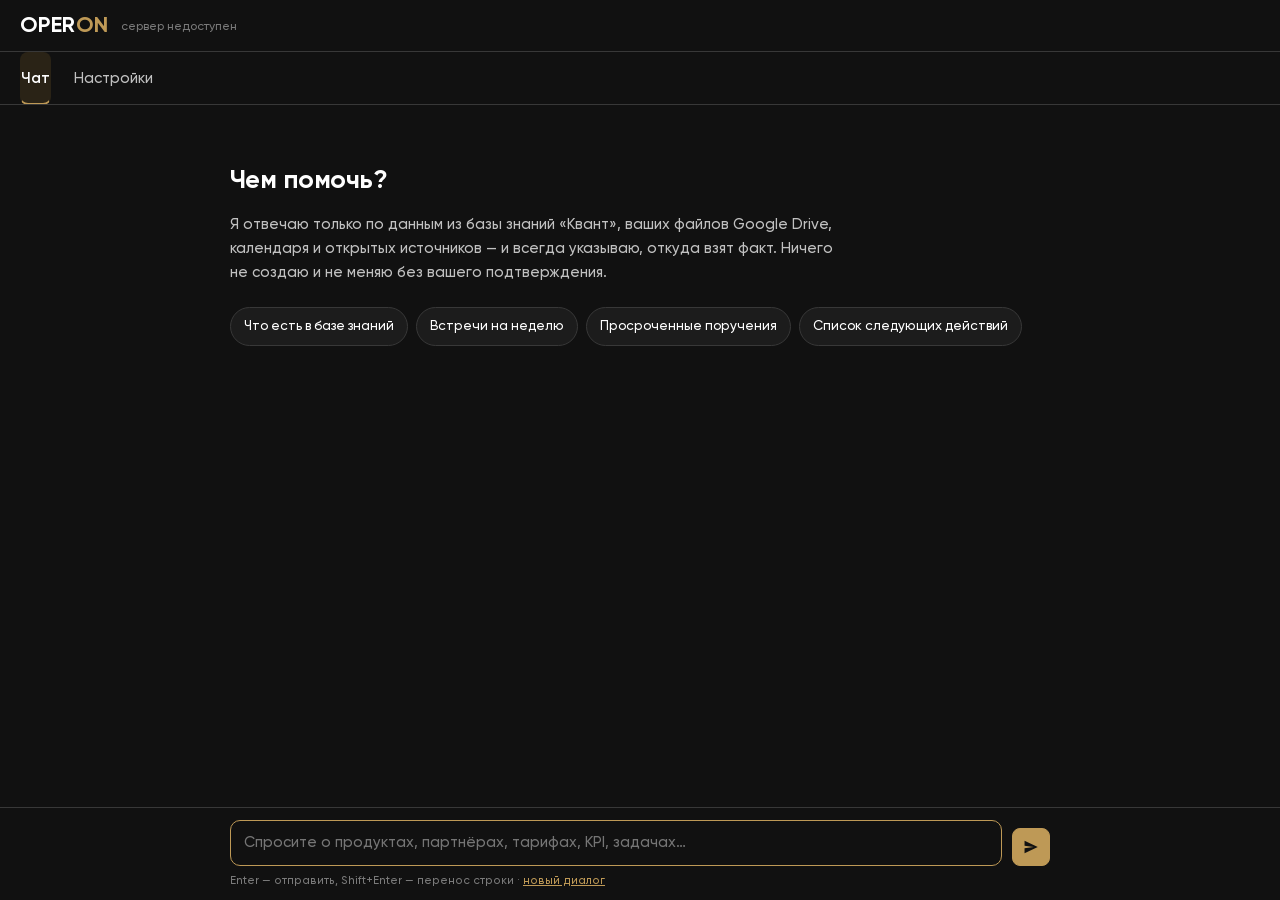
==== commit 7076dc67: "Выбор модели: только актуальные версии DeepSeek, GPT и Claude, без поиска и сортировки Co-Authored-B" ====
--- a/static/index.html
+++ b/static/index.html
@@ -258,14 +258,7 @@
         <div class="panel-head">
           <h2>Выбрать модель</h2>
         </div>
-        <div class="model-tools">
-          <input id="model-search" type="search" placeholder="Поиск по названию" autocomplete="off">
-          <select id="model-sort" aria-label="Сортировка">
-            <option value="name">по названию</option>
-            <option value="price">сначала дешёвые</option>
-          </select>
-        </div>
-        <div class="card-note">Показаны модели DeepSeek, GPT и Claude, которые умеют вызывать инструменты. Цена — за 1 млн токенов: вход / выход.</div>
+        <div class="card-note">Актуальные модели DeepSeek, GPT и Claude. Цена — за 1 млн токенов: вход / выход.</div>
         <div id="model-groups"></div>
       </div>
     </div>
